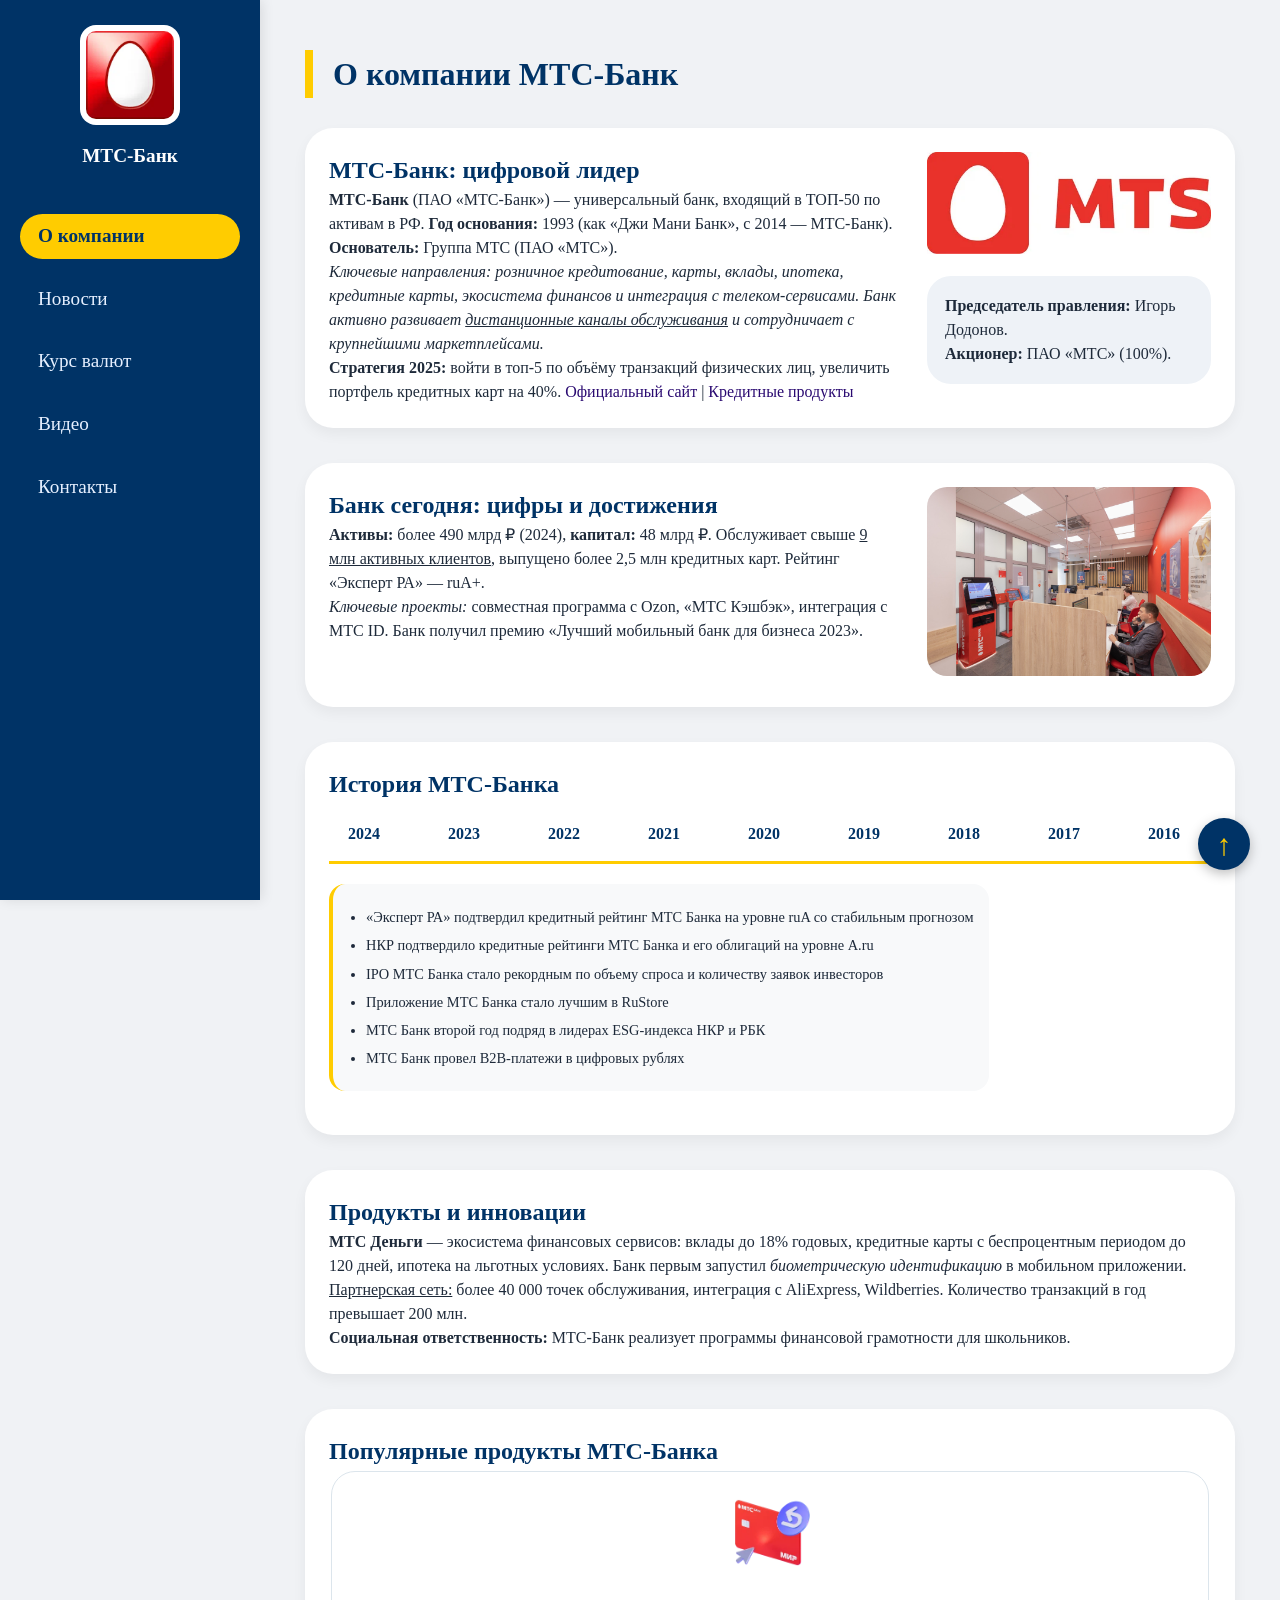
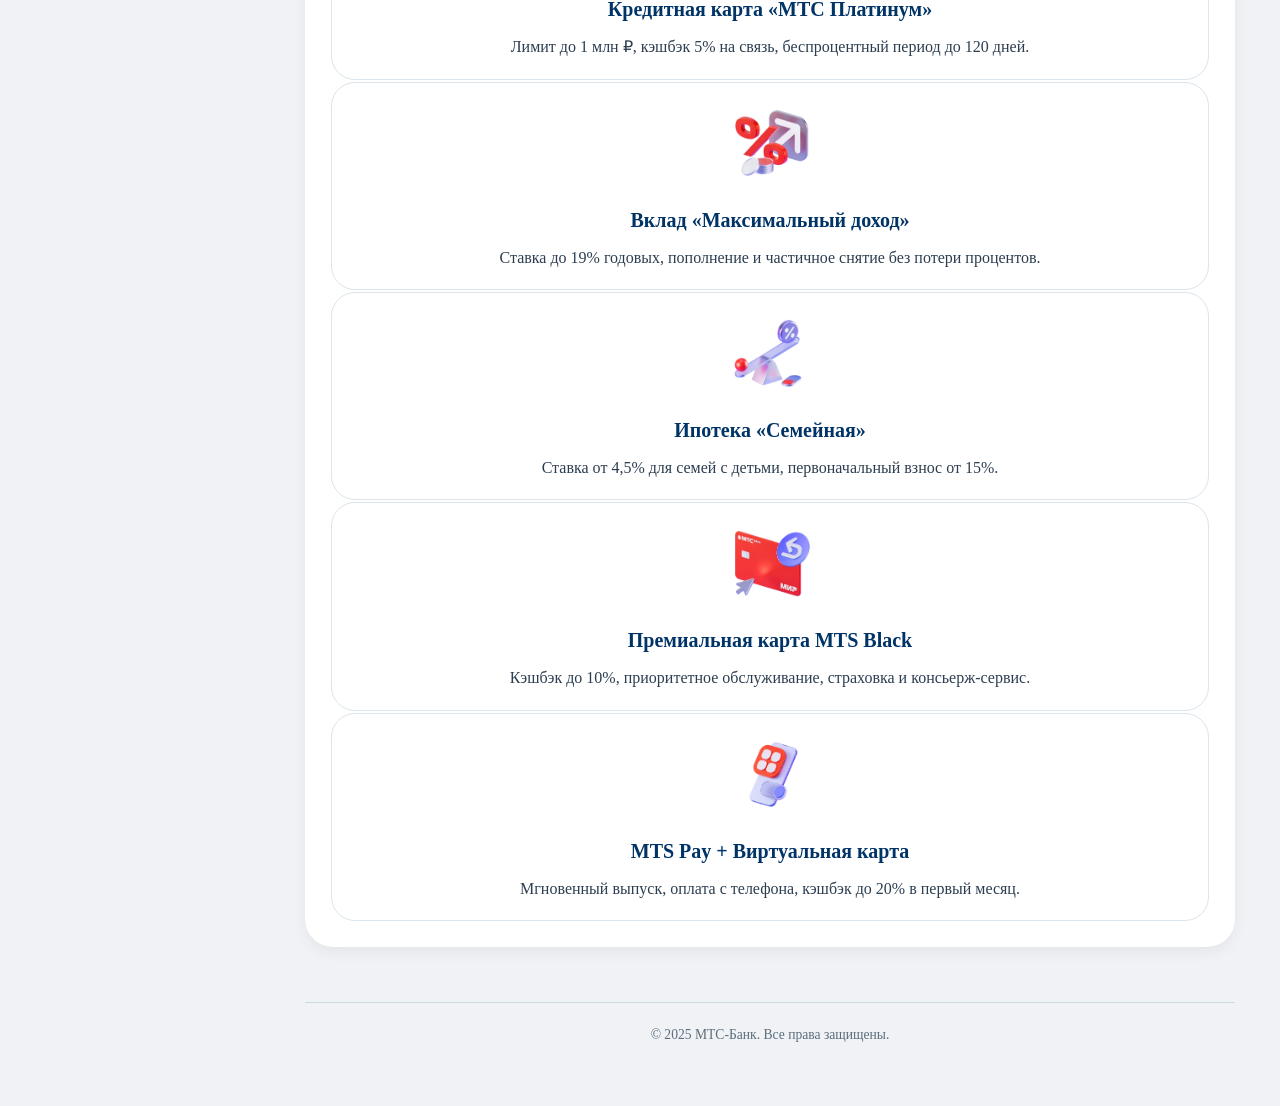
==== index.html @ 10e5eb34 "Add files via upload First commit" ====
<!DOCTYPE html>
<html lang="ru">
<head>
    <meta charset="UTF-8">
    <meta name="viewport" content="width=device-width, initial-scale=1.0">
    <link rel="stylesheet" href="style.css">
    <title>МТС-Банк | О компании</title>
    <script src="index.js"></script>
    <script>
        function initTopBtn() {
            let topBtn = document.getElementById('goTopBtn');
            if (topBtn) {
                topBtn.onclick = function(btn) {
                    btn.preventDefault();
                    window.scrollTo(0, 0);
                };
            }
        }
        
        function renderProducts() {
            let grid = document.getElementById('productsGrid');
            if (!grid) return;
            
            for (let i = 0; i < product_data.length; i++) {
                let product = product_data[i];
                
                let card = document.createElement('div');
                card.className = 'product-card';
                
                let imgDiv = document.createElement('div');
                imgDiv.className = 'product-img';
                let img = document.createElement('img');
                img.src = product.img;
                img.alt = product.title;
                imgDiv.appendChild(img);
                
                let titleDiv = document.createElement('div');
                titleDiv.className = 'product-title';
                titleDiv.innerHTML = product.title;
                
                let descDiv = document.createElement('div');
                descDiv.className = 'product-desc';
                descDiv.id = 'desc_' + i;
                descDiv.innerHTML = product.shortDesc;
                
                card.appendChild(imgDiv);   
                card.appendChild(titleDiv);  
                card.appendChild(descDiv);   
                
                card.onmouseover = function(index) {
                    return function() {
                        let desc = document.getElementById('desc_' + index);
                        desc.innerHTML = product_data[index].fullDesc;
                        desc.style.backgroundColor = '#003366';
                        desc.style.color = 'white';
                        desc.style.padding = '10px';
                        desc.style.borderRadius = '12px';
                        this.style.transform = 'scale(1.02)';
                        this.style.transition = '0.2s';
                    }
                }(i);
                
                card.onmouseout = function(index) {
                    return function() {
                        let desc = document.getElementById('desc_' + index);
                        desc.innerHTML = product_data[index].shortDesc;
                        desc.style.backgroundColor = 'transparent';
                        desc.style.padding = '0';
                        this.style.transform = 'scale(1)';
                    }
                }(i);
                
                grid.appendChild(card);
            }
        }
        
        // история
        function initTimeline() {
            let yearItems = document.querySelectorAll('.year-item');
            let eventItems = document.querySelectorAll('.event-item');

            for (let i = 0; i < yearItems.length; i++) {
                yearItems[i].onclick = function() {
                    for (let j = 0; j < eventItems.length; j++) {
                        eventItems[j].classList.remove('active');
                    }
                    eventItems[i].classList.add('active');
                };
            }

            if (eventItems.length > 0) {
                eventItems[0].classList.add('active');
            }
        }
        
        document.addEventListener('DOMContentLoaded', function() {
            initTopBtn();
            renderProducts();
            initTimeline();
        });
    </script>
</head>
<body>
<div class="sidebar">
    <div class="logo-side">
        <img src="logo.jpg" alt="Банк">
        <h3>MTC-Банк</h3>
    </div>
    <nav>
        <ul>
            <li><a href="index.html" class="active">О компании</a></li>
            <li><a href="news.html">Новости</a></li>
            <li><a href="currency.html">Курс валют</a></li>
            <li><a href="video.html">Видео</a></li>
            <li><a href="contacts.html">Контакты</a></li>
        </ul>
    </nav>
</div>
<div class="main-content">
    <a href="#" class="go-top" id="goTopBtn">↑</a>
    <h1 class="section-title">О компании МТС-Банк</h1>
    <div class="card">
        <div class="about-grid">
            <div class="about-text">
                <h2>МТС-Банк: цифровой лидер</h2>
                <p>
                    <strong>МТС-Банк</strong> 
                    (ПАО «МТС-Банк») — универсальный банк, входящий в ТОП-50 по активам в РФ. <strong>Год основания:</strong> 1993 (как «Джи Мани Банк», с 2014 — МТС-Банк). 
                    <strong>Основатель:</strong> Группа МТС (ПАО «МТС»).
                </p>
                <p>
                    <em>Ключевые направления: розничное кредитование, карты, вклады, ипотека, кредитные карты, экосистема финансов и интеграция с телеком-сервисами. 
                    Банк активно развивает <u>дистанционные каналы обслуживания</u> и сотрудничает с крупнейшими маркетплейсами.</em>
                </p>
                <p>
                    <strong>Стратегия 2025:</strong> войти в топ-5 по объёму транзакций физических лиц, увеличить портфель кредитных карт на 40%. 
                    <a href="https://www.mtsbank.ru/" target="_blank" style="color:#2a0a71; text-decoration: none;">Официальный сайт</a> | 
                    <a href="https://www.mtsbank.ru/chastnim-licam/krediti/" style="color:#2a0a71; text-decoration: none;">Кредитные продукты</a>
                </p>
            </div>
            <div class="about-img">
                <img src="mts.jpg" alt="логотип" style="max-width:100%;">
                <div class="founders-block"><strong>Председатель правления:</strong> Игорь Додонов.<br> <strong>Акционер:</strong> ПАО «МТС» (100%).</div>
            </div>
        </div>
    </div>
    <div class="card">
        <div class="about-grid">
            <div class="about-text">
                <h2>Банк сегодня: цифры и достижения</h2>
                <p>
                    <strong>Активы:</strong> более 490 млрд ₽ (2024), <strong>капитал:</strong> 48 млрд ₽. Обслуживает свыше <u>9 млн активных клиентов</u>, 
                    выпущено более 2,5 млн кредитных карт. Рейтинг «Эксперт РА» — ruA+.
                </p>
                <p><i>Ключевые проекты:</i> совместная программа с Ozon, «МТС Кэшбэк», интеграция с МТС ID. Банк получил премию «Лучший мобильный банк для бизнеса 2023».</p>
        
            </div>

            <div class="about-img">
                <img src="orig.jpg" alt="офис банка" style="width:100%; max-width:450px; border-radius:20px;" >
            </div>
        </div>
    </div>

    <div class="card">
        <h2>История МТС-Банка</h2>
        <div class="timeline-horizontal">
            <div class="timeline-years">
                <div class="year-item">2024</div>
                <div class="year-item">2023</div>
                <div class="year-item">2022</div>
                <div class="year-item">2021</div>
                <div class="year-item">2020</div>
                <div class="year-item">2019</div>
                <div class="year-item">2018</div>
                <div class="year-item">2017</div>
                <div class="year-item">2016</div>
                <div class="year-item">2015</div>
                <div class="year-item">2014</div>
                <div class="year-item">2013</div>
            </div>
            <div class="timeline-line"></div>
            <div class="timeline-events">
                <div class="event-item">
                    <ul>
                        <li>«Эксперт РА» подтвердил кредитный рейтинг МТС Банка на уровне ruA со стабильным прогнозом</li>
                        <li>НКР подтвердило кредитные рейтинги МТС Банка и его облигаций на уровне A.ru</li>
                        <li>IPO МТС Банка стало рекордным по объему спроса и количеству заявок инвесторов</li>
                        <li>Приложение МТС Банка стало лучшим в RuStore</li>
                        <li>МТС Банк второй год подряд в лидерах ESG-индекса НКР и РБК</li>
                        <li>МТС Банк провел B2B-платежи в цифровых рублях</li>
                    </ul>
                </div>
                <div class="event-item">
                    <ul>
                        <li>МТС Банк вошел в топ-3 по выдаче кредитных карт</li>
                        <li>Запущена программа лояльности «МТС Кэшбэк»</li>
                        <li>Премия «Лучший мобильный банк для бизнеса»</li>
                    </ul>
                </div>
                <div class="event-item">
                    <ul>
                        <li>Интеграция с экосистемой МТС</li>
                        <li>Запуск биометрической идентификации в приложении</li>
                        <li>Клиентская база превысила 8 млн человек</li>
                    </ul>
                </div>
                <div class="event-item">
                    <ul>
                        <li>МТС Банк занял 3 место по темпам прироста кредитного портфеля</li>
                        <li>Запуск инвестиционных счетов</li>
                    </ul>
                </div>
                <div class="event-item">
                    <ul>
                        <li>Цифровая трансформация банка</li>
                        <li>Запуск полностью цифровой ипотеки</li>
                    </ul>
                </div>
                <div class="event-item"><ul><li>Развитие мобильного банка</li><li>Рост числа клиентов</li></ul></div>
                <div class="event-item"><ul><li>Запуск новых кредитных продуктов</li></ul></div>
                <div class="event-item"><ul><li>Расширение сети отделений</li></ul></div>
                <div class="event-item"><ul><li>Внедрение технологий искусственного интеллекта</li></ul></div>
                <div class="event-item"><ul><li>Укрепление позиций на рынке</li></ul></div>
                <div class="event-item"><ul><li>Ребрендинг в МТС-Банк</li><li>Начало активной интеграции с МТС</li></ul></div>
                <div class="event-item"><ul><li>Развитие экосистемы</li><li>Новые партнерства</li></ul></div>
            </div>
        </div>
    </div>
    <div class="card">
        <h2>Продукты и инновации</h2>
        <p>
            <strong>МТС Деньги</strong> — экосистема финансовых сервисов: вклады до 18% годовых, кредитные карты с беспроцентным периодом до 120 дней, ипотека на льготных условиях.
            Банк первым запустил <em>биометрическую идентификацию</em> в мобильном приложении.
        </p>
        <p><u>Партнерская сеть:</u> более 40 000 точек обслуживания, интеграция с AliExpress, Wildberries. Количество транзакций в год превышает 200 млн.</p>
        <p><strong>Социальная ответственность:</strong> МТС-Банк реализует программы финансовой грамотности для школьников.</p>
    </div>
    
    <div class="card">
        <h2>Популярные продукты МТС-Банка</h2>
        <div class="products-grid" id="productsGrid"></div>
    </div>
    <footer>© 2025 МТС-Банк. Все права защищены.</footer>
</div>
</body>
</html>
---- style.css ----
* {
    margin: 0;
    padding: 0;
    box-sizing: border-box;
}
body {
    font-family: 'Times New Roman', Times, serif;
    background: #f0f2f5;
    color: #1e2a3a;
    line-height: 1.5;
}

.sidebar {
    position: fixed;
    left: 0;
    top: 0;
    width: 260px;
    height: 100vh;
    background: #003366;
    color: white;
    padding: 25px 0;
    display: flex;
    flex-direction: column;
    box-shadow: 2px 0 12px rgba(0,0,0,0.1);
    z-index: 1000;
    overflow-y: auto;
}
.logo-side {
    text-align: center;
    margin-bottom: 25px;
    padding: 0 15px;
}
.logo-side img {
    max-width: 100px;
    border-radius: 16px;
    background: white;
    padding: 6px;
}
.logo-side h3 {
    font-size: 1.2rem;
    margin-top: 10px;
    color: #ffffff;
}
.sidebar nav ul {
    list-style: none;
    padding: 0 20px;
}
.sidebar nav ul li {
    margin: 18px 0;
}
.sidebar nav ul li a {
    color: #e6f0ff;
    text-decoration: none;
    font-size: 1.2rem;
    font-weight: 500;
    display: block;
    padding: 8px 18px;
    border-radius: 40px;
    transition: 0.2s;
}
.sidebar nav ul li a:hover {
    background: #ffcc00;
    color: #003366;
    transform: translateX(6px);
}
.sidebar nav ul li a.active {
    background: #ffcc00;
    color: #003366;
    font-weight: bold;
}
.main-content {
    margin-left: 260px;
    padding: 30px 45px 60px;
    min-height: 100vh;
}
.go-top {
    position: fixed;
    bottom: 30px;
    right: 30px;
    background: #003366;
    color: #ffcc00;
    width: 52px;
    height: 52px;
    border-radius: 50%;
    display: flex;
    align-items: center;
    justify-content: center;
    font-size: 30px;
    text-decoration: none;
    box-shadow: 0 4px 12px rgba(0,0,0,0.25);
    z-index: 999;
    font-weight: bold;
}
.go-top:hover {
    background: #ffcc00;
    color: #003366;
    transform: scale(1.05);
}
h1, h2, h3 {
    color: #003366;
}
.section-title {
    font-size: 2rem;
    border-left: 8px solid #ffcc00;
    padding-left: 20px;
    margin: 20px 0 30px;
}
.card {
    background: white;
    border-radius: 28px;
    padding: 24px;
    margin-bottom: 35px;
    box-shadow: 0 6px 14px rgba(0,0,0,0.05);
}
.about-grid {
    display: flex;
    flex-wrap: wrap;
    gap: 30px;
    align-items: flex-start;
}
.about-text {
    flex: 2;
}
.about-img {
    flex: 1;
}
.founders-block {
    background: #eef2f7;
    padding: 18px;
    border-radius: 24px;
    margin-top: 15px;
}
footer {
    margin-top: 55px;
    text-align: center;
    font-size: 0.85rem;
    color: #5a6e7c;
    border-top: 1px solid #cbdae3;
    padding-top: 22px;
}

.product-card:hover .product-desc {
    border: 3px solid #ffcc00;
    background-color: #fff8e1;
    padding: 10px;
    border-radius: 12px;
    transition: 0.2s;
}
.product-card {
    background: white;
    border-radius: 24px;
    padding: 20px;
    margin: 2px;
    border: 1px solid #dce5ec;
    cursor: pointer;
    transition: 0.2s;
    text-align: center;
}

.product-img {
    text-align: center;
    margin-bottom: 15px;
}

.product-img img {
    width: 80px;
    height: 80px;
    object-fit: contain;
    border-radius: 16px;
}

.product-title {
    font-size: 1.25rem;
    font-weight: bold;
    color: #003366;
    margin-bottom: 12px;
    text-align: center;
}

.product-desc {
    color: #2c3e50;
    line-height: 1.4;
    transition: 0.2s;
    text-align: center;
}
.contact-item {
    display: flex;
    flex-wrap: wrap;
    padding: 12px 0;
    border-bottom: 1px solid #e0e7ed;
}

.contact-item:last-child {
    border-bottom: none;
}

.contact-item strong {
    width: 180px;
    color: #003366;
}

.contact-item span, .contact-item a {
    flex: 1;
    color: #1e2a3a;
    text-decoration: none;
}

.contact-item a:hover {
    color: #ff0000;
    text-decoration: underline;
}

.map-container {
    margin: 20px 0;
}

.map-frame {
    width: 100%;
    height: 400px;
    border: none;
    border-radius: 24px;
    box-shadow: 0 4px 12px rgba(0,0,0,0.1);
}

.map-note {
    margin-top: 10px;
    font-size: 0.85rem;
    color: #5a6e7c;
    text-align: center;
}
/*история*/
.timeline-horizontal {
    overflow-x: auto;
    margin: 20px 0;
}

.timeline-years {
    display: flex;
    gap: 30px;
    justify-content: space-between;
    min-width: 800px;
    padding-bottom: 10px;
}

.year-item {
    font-size: 1rem;
    font-weight: bold;
    color: #003366;
    text-align: center;
    min-width: 70px;
    cursor: pointer;
    transition: 0.2s;
}

.year-item:hover {
    color: #ffcc00;
}

.timeline-line {
    height: 3px;
    background: #ffcc00;
    margin: 5px 0 20px 0;
    min-width: 800px;
}

.timeline-events {
    display: flex;
    gap: 30px;
    min-width: 800px;
}

.event-item {
    min-width: 250px;
    background: #f8f9fa;
    padding: 15px;
    border-radius: 16px;
    border-left: 4px solid #ffcc00;
    display: none;
}

.event-item.active {
    display: block;
}

.event-item ul {
    margin: 0;
    padding-left: 18px;
}

.event-item li {
    margin: 8px 0;
    font-size: 0.9rem;
    line-height: 1.4;
    color: #1e2a3a;
}
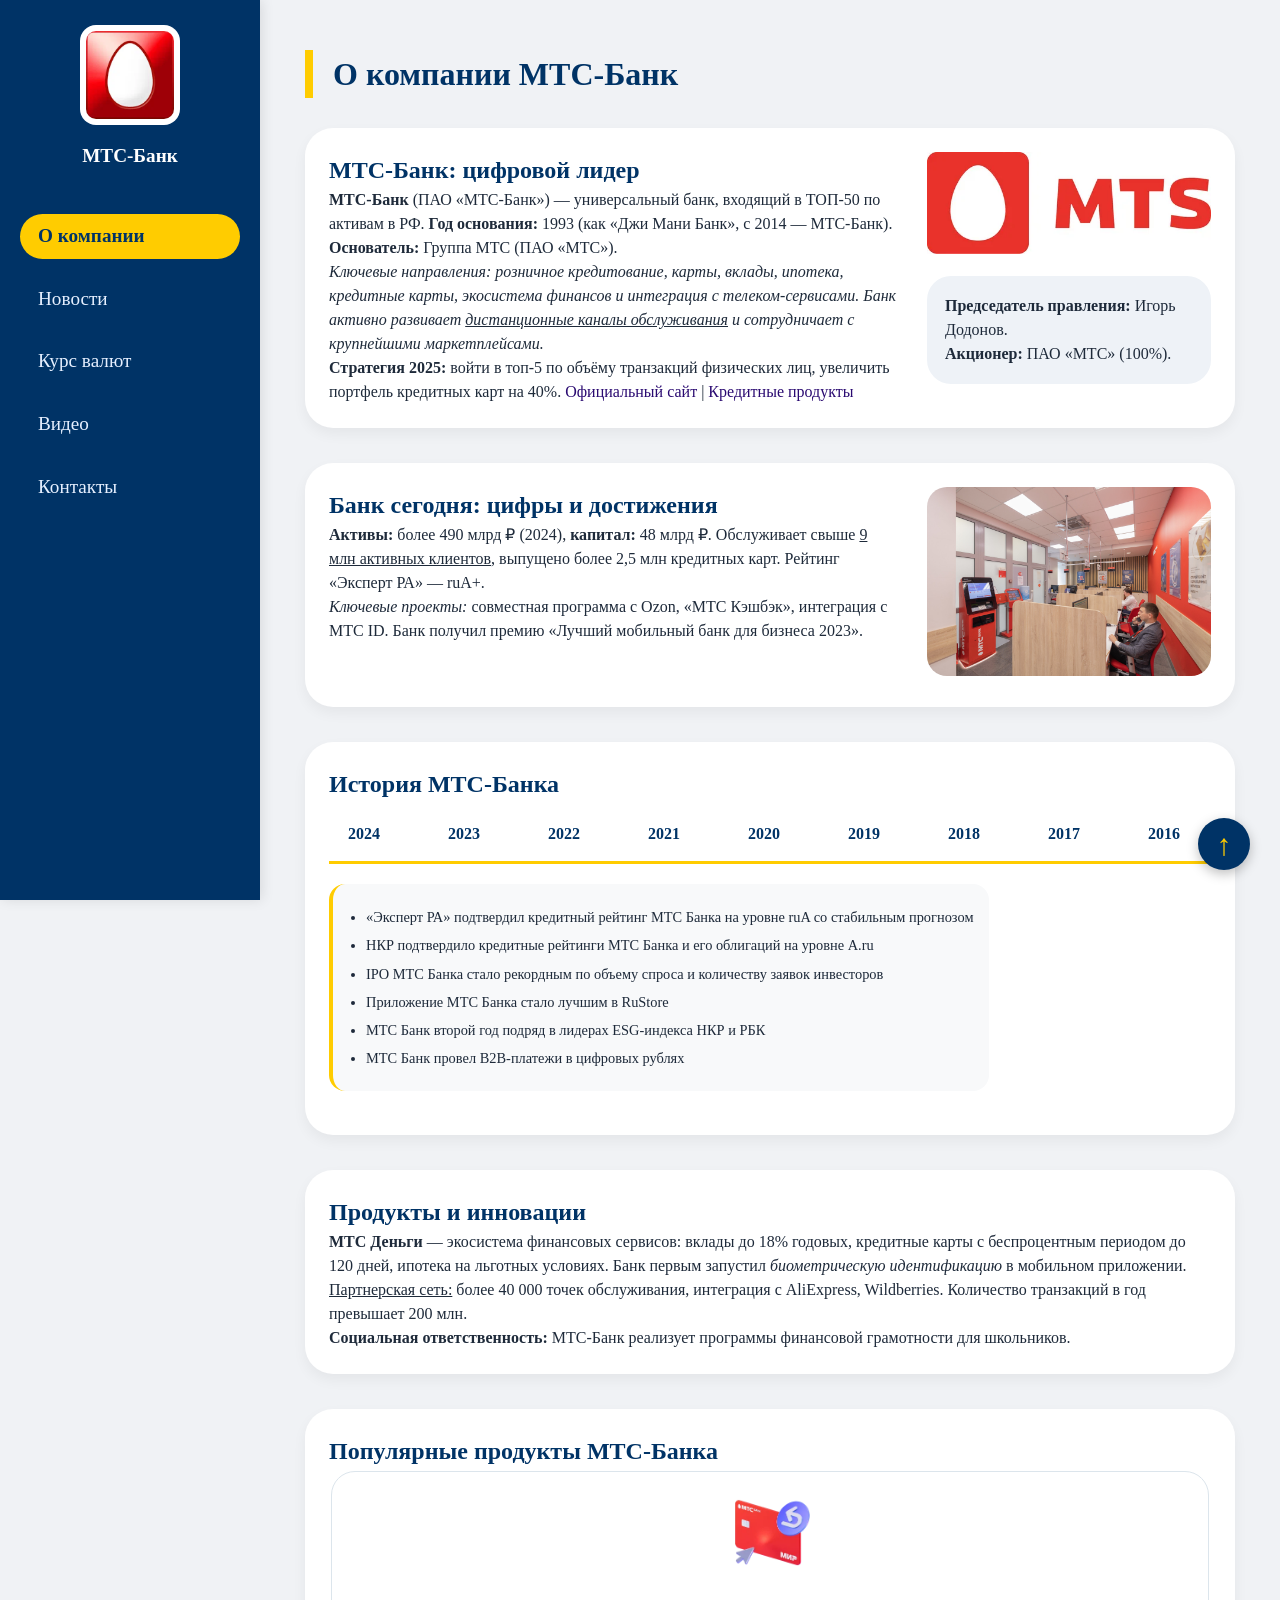
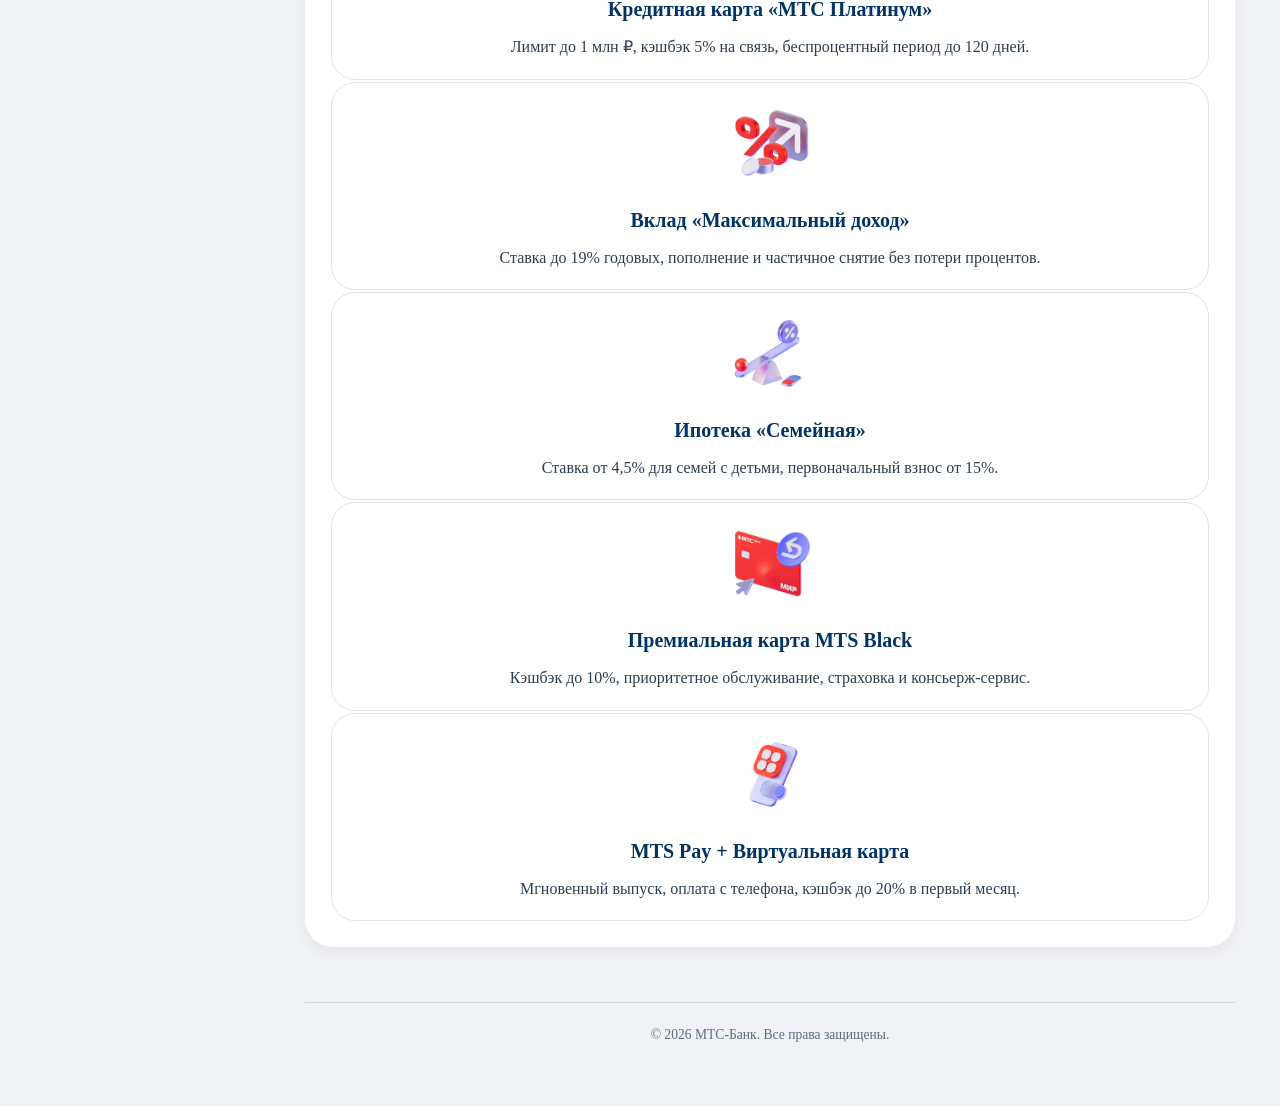
==== commit 590dff1a: "Add files via upload" ====
--- a/index.html
+++ b/index.html
@@ -5,6 +5,7 @@
     <meta name="viewport" content="width=device-width, initial-scale=1.0">
     <link rel="stylesheet" href="style.css">
     <title>МТС-Банк | О компании</title>
+    <link rel="icon" href="icon.jpg">
     <script src="index.js"></script>
     <script>
         function initTopBtn() {
@@ -241,7 +242,7 @@
         <h2>Популярные продукты МТС-Банка</h2>
         <div class="products-grid" id="productsGrid"></div>
     </div>
-    <footer>© 2025 МТС-Банк. Все права защищены.</footer>
+    <footer>© 2026 МТС-Банк. Все права защищены.</footer>
 </div>
 </body>
 </html>
--- a/style.css
+++ b/style.css
@@ -293,3 +293,44 @@
     line-height: 1.4;
     color: #1e2a3a;
 }
+
+@media (max-width: 750px) {
+    .sidebar {
+        width: 100%;
+        height: auto;
+        position: relative;
+    }
+    .main-content {
+        margin-left: 0;
+        padding: 20px;
+    }
+    .bar-item {
+        width: 40px;
+    }
+    .bar {
+        width: 28px;
+    }
+    .video-frame {
+        max-width: 100%;
+    }
+    .map-frame {
+        height: 250px;
+    }
+    .contact-item {
+        flex-direction: column;
+    }
+    .contact-item strong {
+        width: auto;
+        margin-bottom: 5px;
+    }
+    .timeline-years {
+        gap: 10px;
+    }
+    .year-item {
+        font-size: 0.8rem;
+        min-width: 45px;
+    }
+    .event-item {
+        min-width: 200px;
+    }
+}
